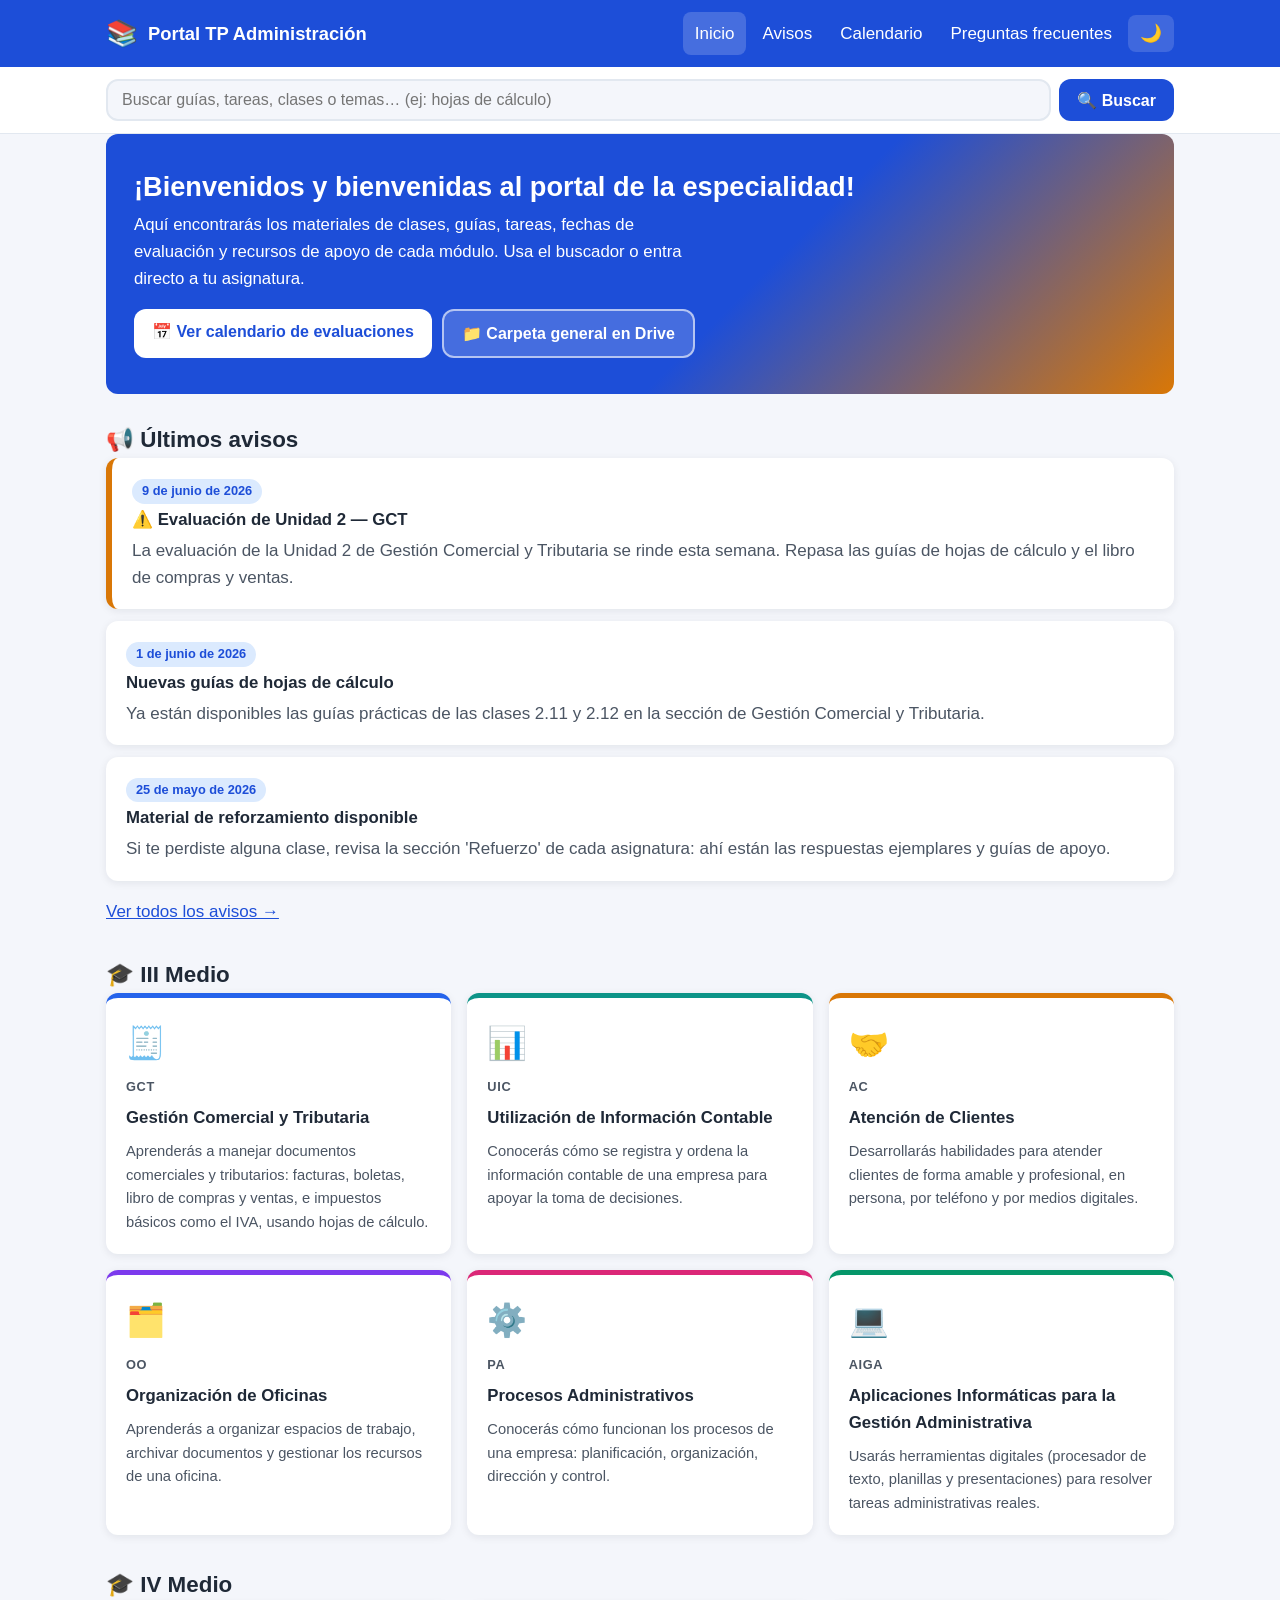
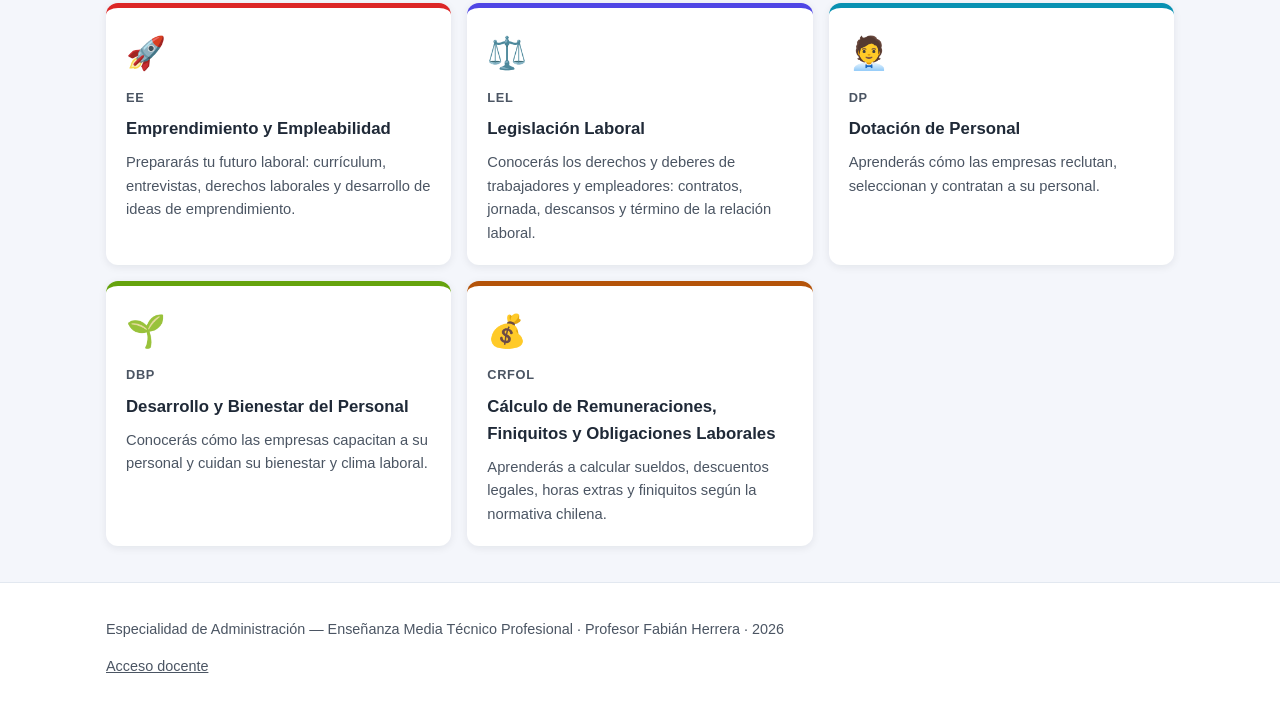
==== index.html @ 92c1bcad "MVP del Portal TP Administración: sitio editable para estudiantes - Inicio con bienvenida, avisos y " ====
<!DOCTYPE html>
<!-- ============================================================
     PORTAL TP ADMINISTRACIÓN — Página principal (estudiantes)
     ============================================================
     CÓMO EDITAR ESTE SITIO (resumen rápido):
     - Textos, asignaturas, archivos, enlaces y avisos  →  js/datos.js
     - Colores y tipografía                             →  css/estilos.css (variables al inicio)
     - Estructura de las pantallas                      →  js/app.js
     - Panel de administración                          →  admin.html
     Casi nunca necesitarás tocar este archivo.
     ============================================================ -->
<html lang="es">
<head>
  <meta charset="UTF-8">
  <meta name="viewport" content="width=device-width, initial-scale=1.0">
  <meta name="description" content="Portal de asignaturas de la especialidad de Administración. Materiales, guías, tareas y fechas de evaluación.">
  <title>Portal TP Administración</title>
  <link rel="stylesheet" href="css/estilos.css">
  <!-- Ícono de la pestaña del navegador (emoji como favicon, sin archivos extra) -->
  <link rel="icon" href="data:image/svg+xml,<svg xmlns=%22http://www.w3.org/2000/svg%22 viewBox=%220 0 100 100%22><text y=%22.9em%22 font-size=%2290%22>📚</text></svg>">
</head>
<body>

  <!-- Enlace de accesibilidad: permite saltar la navegación con teclado -->
  <a class="saltar-contenido" href="#contenido">Saltar al contenido principal</a>

  <!-- ===== ENCABEZADO con navegación principal ===== -->
  <header class="encabezado">
    <div class="contenedor encabezado__interior">
      <a href="#/inicio" class="marca" aria-label="Ir al inicio">
        <span class="marca__icono" aria-hidden="true">📚</span>
        <span class="marca__texto" id="marca-nombre">Portal TP Administración</span>
      </a>

      <!-- Botón menú para celulares -->
      <button class="boton-menu" id="boton-menu" aria-label="Abrir menú de navegación" aria-expanded="false">☰</button>

      <nav class="navegacion" id="navegacion" aria-label="Navegación principal">
        <a href="#/inicio">Inicio</a>
        <a href="#/avisos">Avisos</a>
        <a href="#/calendario">Calendario</a>
        <a href="#/preguntas">Preguntas frecuentes</a>
        <!-- Botón para activar/desactivar el modo oscuro -->
        <button id="boton-tema" class="boton-tema" aria-label="Cambiar entre modo claro y oscuro">🌙</button>
      </nav>
    </div>
  </header>

  <!-- ===== BUSCADOR GLOBAL ===== -->
  <div class="barra-busqueda">
    <div class="contenedor">
      <form id="formulario-busqueda" role="search" aria-label="Buscar en el portal">
        <input type="search" id="campo-busqueda" placeholder="Buscar guías, tareas, clases o temas… (ej: hojas de cálculo)"
               aria-label="Buscar materiales, tareas o temas">
        <button type="submit" aria-label="Buscar">🔍 Buscar</button>
      </form>
    </div>
  </div>

  <!-- ===== CONTENIDO PRINCIPAL =====
       JavaScript (js/app.js) dibuja aquí cada pantalla según la dirección:
       #/inicio · #/asignatura/gct · #/avisos · #/calendario · #/preguntas · #/buscar/texto -->
  <main id="contenido" class="contenedor" tabindex="-1"></main>

  <!-- ===== PIE DE PÁGINA ===== -->
  <footer class="pie">
    <div class="contenedor">
      <p id="pie-texto">Portal de la especialidad de Administración.</p>
      <p class="pie__admin"><a href="admin.html">Acceso docente</a></p>
    </div>
  </footer>

  <!-- Los datos (asignaturas, recursos, avisos…) viven en datos.js.
       app.js los lee y construye las pantallas. El orden importa. -->
  <script src="js/datos.js"></script>
  <script src="js/app.js"></script>
</body>
</html>
---- css/estilos.css ----
/* ============================================================
   ESTILOS DEL PORTAL TP ADMINISTRACIÓN
   ============================================================
   PARA CAMBIAR LOS COLORES DEL SITIO edita solo las variables
   de este primer bloque. Todo el resto del archivo las usa.

   Ejemplo: si tu colegio usa verde, cambia --color-principal
   por el código de ese verde (puedes sacarlo de htmlcolorcodes.com).
   ============================================================ */
:root {
  /* --- Colores principales (MODO CLARO) --- */
  --color-principal: #1d4ed8;      /* color institucional: barras, botones, enlaces */
  --color-principal-suave: #dbeafe;/* fondo suave derivado del principal */
  --color-acento: #d97706;         /* destacados y avisos importantes */
  --color-fondo: #f4f6fb;          /* fondo general de la página */
  --color-tarjeta: #ffffff;        /* fondo de tarjetas y paneles */
  --color-texto: #1f2937;          /* texto principal (oscuro para buen contraste) */
  --color-texto-suave: #4b5563;    /* texto secundario */
  --color-borde: #e2e8f0;          /* bordes y separadores */
  --color-exito: #15803d;          /* mensajes de éxito */
  --color-peligro: #b91c1c;        /* avisos importantes / borrar */

  /* --- Tipografía y formas --- */
  --fuente: "Segoe UI", Roboto, "Helvetica Neue", Arial, sans-serif;
  --radio: 12px;                   /* redondez de las esquinas */
  --sombra: 0 2px 8px rgba(15, 23, 42, .08);
}

/* --- MODO OSCURO ---
   Se activa con el botón 🌙 del menú. Solo cambian las variables. */
[data-tema="oscuro"] {
  --color-principal: #60a5fa;
  --color-principal-suave: #1e3a5f;
  --color-acento: #fbbf24;
  --color-fondo: #0f172a;
  --color-tarjeta: #1e293b;
  --color-texto: #e2e8f0;
  --color-texto-suave: #94a3b8;
  --color-borde: #334155;
  --color-exito: #4ade80;
  --color-peligro: #f87171;
  --sombra: 0 2px 8px rgba(0, 0, 0, .4);
}

/* ============================================================
   BASE
   ============================================================ */
* { box-sizing: border-box; }

html { scroll-behavior: smooth; }

body {
  margin: 0;
  font-family: var(--fuente);
  background: var(--color-fondo);
  color: var(--color-texto);
  font-size: 17px;            /* tamaño grande para buena legibilidad */
  line-height: 1.6;
}

.contenedor { max-width: 1100px; margin: 0 auto; padding: 0 16px; }

a { color: var(--color-principal); }

img { max-width: 100%; }

h1, h2, h3 { line-height: 1.25; }

/* Enlace "saltar al contenido" (accesibilidad con teclado) */
.saltar-contenido {
  position: absolute; left: -999px; top: 0;
  background: var(--color-principal); color: #fff;
  padding: 10px 16px; z-index: 100; border-radius: 0 0 8px 0;
}
.saltar-contenido:focus { left: 0; }

/* Foco visible para navegación con teclado */
a:focus-visible, button:focus-visible, input:focus-visible,
select:focus-visible, textarea:focus-visible {
  outline: 3px solid var(--color-acento);
  outline-offset: 2px;
}

/* ============================================================
   ENCABEZADO Y NAVEGACIÓN
   ============================================================ */
.encabezado {
  background: var(--color-principal);
  color: #fff;
  box-shadow: var(--sombra);
}

.encabezado__interior {
  display: flex; align-items: center; justify-content: space-between;
  gap: 12px; padding-top: 12px; padding-bottom: 12px; flex-wrap: wrap;
}

.marca {
  display: flex; align-items: center; gap: 10px;
  color: #fff; text-decoration: none; font-weight: 700; font-size: 1.15rem;
}
.marca__icono { font-size: 1.6rem; }

.navegacion { display: flex; align-items: center; gap: 4px; flex-wrap: wrap; }
.navegacion a {
  color: #fff; text-decoration: none; padding: 8px 12px;
  border-radius: 8px; font-weight: 500;
}
.navegacion a:hover, .navegacion a.activo { background: rgba(255, 255, 255, .18); }

.boton-tema {
  background: rgba(255, 255, 255, .15); color: #fff; border: none;
  font-size: 1.1rem; padding: 8px 12px; border-radius: 8px; cursor: pointer;
}
.boton-tema:hover { background: rgba(255, 255, 255, .3); }

/* Botón ☰ visible solo en pantallas chicas */
.boton-menu {
  display: none; background: none; border: 2px solid rgba(255,255,255,.5);
  color: #fff; font-size: 1.3rem; padding: 4px 12px; border-radius: 8px; cursor: pointer;
}

/* ============================================================
   BUSCADOR
   ============================================================ */
.barra-busqueda { background: var(--color-tarjeta); border-bottom: 1px solid var(--color-borde); padding: 12px 0; }
.barra-busqueda form { display: flex; gap: 8px; }
.barra-busqueda input {
  flex: 1; padding: 10px 14px; font-size: 1rem;
  border: 2px solid var(--color-borde); border-radius: var(--radio);
  background: var(--color-fondo); color: var(--color-texto);
}
.barra-busqueda button {
  background: var(--color-principal); color: #fff; border: none;
  padding: 10px 18px; border-radius: var(--radio); font-size: 1rem;
  cursor: pointer; font-weight: 600; white-space: nowrap;
}
.barra-busqueda button:hover { opacity: .9; }

/* ============================================================
   CONTENIDO GENERAL
   ============================================================ */
main { padding: 24px 16px 48px; min-height: 60vh; }

.seccion { margin-bottom: 36px; }
.seccion__titulo {
  font-size: 1.4rem; margin: 0 0 4px;
  display: flex; align-items: center; gap: 8px;
}
.seccion__subtitulo { color: var(--color-texto-suave); margin: 0 0 16px; }

/* --- Portada / bienvenida --- */
.portada {
  background: linear-gradient(135deg, var(--color-principal), var(--color-principal) 60%, var(--color-acento));
  color: #fff; border-radius: var(--radio);
  padding: 36px 28px; margin-bottom: 32px;
}
.portada h1 { margin: 0 0 8px; font-size: 1.7rem; }
.portada p { margin: 0 0 16px; max-width: 60ch; font-size: 1.05rem; }
.portada .acciones { display: flex; gap: 10px; flex-wrap: wrap; }

.boton {
  display: inline-block; background: #fff; color: var(--color-principal);
  text-decoration: none; font-weight: 700; padding: 10px 18px;
  border-radius: var(--radio); border: none; cursor: pointer; font-size: 1rem;
}
.boton--secundario { background: rgba(255,255,255,.18); color: #fff; border: 2px solid rgba(255,255,255,.6); }
.boton:hover { opacity: .92; }

/* --- Rejilla de tarjetas de asignaturas --- */
.rejilla {
  display: grid; gap: 16px;
  grid-template-columns: repeat(auto-fill, minmax(260px, 1fr));
}

.tarjeta-asignatura {
  background: var(--color-tarjeta); border-radius: var(--radio);
  box-shadow: var(--sombra); padding: 20px; text-decoration: none;
  color: var(--color-texto); display: flex; flex-direction: column; gap: 8px;
  border-top: 5px solid var(--color-principal); /* el color real se asigna por JS */
  transition: transform .15s ease;
}
.tarjeta-asignatura:hover { transform: translateY(-3px); }
.tarjeta-asignatura__icono { font-size: 2rem; }
.tarjeta-asignatura__nombre { font-weight: 700; font-size: 1.05rem; }
.tarjeta-asignatura__sigla {
  font-size: .8rem; font-weight: 700; color: var(--color-texto-suave);
  letter-spacing: .05em;
}
.tarjeta-asignatura__descripcion { font-size: .92rem; color: var(--color-texto-suave); margin: 0; }

/* --- Tarjetas genéricas (avisos, recursos, tareas…) --- */
.tarjeta {
  background: var(--color-tarjeta); border-radius: var(--radio);
  box-shadow: var(--sombra); padding: 18px 20px; margin-bottom: 12px;
}
.tarjeta--importante { border-left: 6px solid var(--color-acento); }
.tarjeta h3 { margin: 0 0 6px; font-size: 1.05rem; }
.tarjeta p { margin: 0; color: var(--color-texto-suave); }

.etiqueta-fecha {
  display: inline-block; font-size: .8rem; font-weight: 700;
  color: var(--color-principal); background: var(--color-principal-suave);
  padding: 2px 10px; border-radius: 999px; margin-bottom: 6px;
}

/* --- Página de asignatura --- */
.cabecera-asignatura {
  background: var(--color-tarjeta); border-radius: var(--radio);
  box-shadow: var(--sombra); padding: 24px; margin-bottom: 24px;
  border-top: 6px solid var(--color-principal);
}
.cabecera-asignatura h1 { margin: 0 0 6px; font-size: 1.5rem; }
.cabecera-asignatura .nivel {
  font-size: .85rem; font-weight: 700; color: var(--color-texto-suave);
  text-transform: uppercase; letter-spacing: .05em;
}
.cabecera-asignatura p { color: var(--color-texto-suave); max-width: 75ch; }

.lista-unidades { display: grid; gap: 12px; grid-template-columns: repeat(auto-fill, minmax(280px, 1fr)); }
.unidad {
  background: var(--color-tarjeta); border-radius: var(--radio);
  box-shadow: var(--sombra); padding: 16px 18px;
}
.unidad__numero { font-size: .8rem; font-weight: 700; color: var(--color-principal); text-transform: uppercase; }
.unidad h3 { margin: 4px 0 6px; font-size: 1rem; }
.unidad p { margin: 0; font-size: .92rem; color: var(--color-texto-suave); }

/* --- Filtros de recursos --- */
.filtros { display: flex; gap: 8px; flex-wrap: wrap; margin-bottom: 16px; }
.filtros button {
  background: var(--color-tarjeta); border: 2px solid var(--color-borde);
  color: var(--color-texto); padding: 6px 14px; border-radius: 999px;
  cursor: pointer; font-size: .9rem; font-weight: 600;
}
.filtros button.activo {
  background: var(--color-principal); border-color: var(--color-principal); color: #fff;
}

/* --- Lista de recursos --- */
.recurso {
  display: flex; gap: 14px; align-items: flex-start;
  background: var(--color-tarjeta); border-radius: var(--radio);
  box-shadow: var(--sombra); padding: 14px 18px; margin-bottom: 10px;
}
.recurso__icono { font-size: 1.5rem; }
.recurso__cuerpo { flex: 1; }
.recurso__titulo { font-weight: 700; text-decoration: none; color: var(--color-texto); }
.recurso__titulo:hover { color: var(--color-principal); }
.recurso__meta { font-size: .82rem; color: var(--color-texto-suave); margin-top: 2px; }
.recurso__descripcion { font-size: .92rem; color: var(--color-texto-suave); margin: 4px 0 0; }
.recurso__tipo {
  font-size: .75rem; font-weight: 700; padding: 2px 10px; border-radius: 999px;
  background: var(--color-principal-suave); color: var(--color-principal); white-space: nowrap;
}

/* --- Tareas --- */
.tarea { border-left: 6px solid var(--color-exito); }
.tarea .vencimiento { font-weight: 700; color: var(--color-peligro); font-size: .9rem; }

/* --- Calendario / línea de tiempo --- */
.linea-tiempo { list-style: none; padding: 0; margin: 0; }
.linea-tiempo li {
  display: flex; gap: 16px; align-items: flex-start;
  background: var(--color-tarjeta); border-radius: var(--radio);
  box-shadow: var(--sombra); padding: 14px 18px; margin-bottom: 10px;
}
.linea-tiempo .fecha-bloque {
  text-align: center; min-width: 64px; background: var(--color-principal-suave);
  border-radius: 10px; padding: 6px 8px; color: var(--color-principal); font-weight: 700;
}
.linea-tiempo .fecha-bloque .dia { font-size: 1.3rem; display: block; }
.linea-tiempo .fecha-bloque .mes { font-size: .75rem; text-transform: uppercase; }

/* --- Preguntas frecuentes (acordeón nativo <details>) --- */
details.faq {
  background: var(--color-tarjeta); border-radius: var(--radio);
  box-shadow: var(--sombra); padding: 14px 18px; margin-bottom: 10px;
}
details.faq summary { font-weight: 700; cursor: pointer; }
details.faq p { color: var(--color-texto-suave); margin: 10px 0 0; }

/* --- Resultados de búsqueda --- */
.sin-resultados {
  text-align: center; padding: 40px 16px; color: var(--color-texto-suave);
}
.sin-resultados .grande { font-size: 3rem; }

/* --- Migas de pan (volver) --- */
.volver { display: inline-block; margin-bottom: 16px; text-decoration: none; font-weight: 600; }

/* ============================================================
   PIE DE PÁGINA
   ============================================================ */
.pie {
  background: var(--color-tarjeta); border-top: 1px solid var(--color-borde);
  padding: 20px 0; color: var(--color-texto-suave); font-size: .9rem;
}
.pie__admin a { color: var(--color-texto-suave); }

/* ============================================================
   PANEL DE ADMINISTRACIÓN (admin.html)
   ============================================================ */
.admin-encabezado { background: #111827; }

.panel {
  background: var(--color-tarjeta); border-radius: var(--radio);
  box-shadow: var(--sombra); padding: 20px; margin-bottom: 20px;
}
.panel h2 { margin-top: 0; font-size: 1.2rem; }

.formulario { display: grid; gap: 12px; }
.formulario label { font-weight: 600; font-size: .92rem; display: block; margin-bottom: 4px; }
.formulario input, .formulario textarea, .formulario select {
  width: 100%; padding: 9px 12px; font-size: .95rem; font-family: inherit;
  border: 2px solid var(--color-borde); border-radius: 8px;
  background: var(--color-fondo); color: var(--color-texto);
}
.formulario textarea { min-height: 70px; resize: vertical; }

.fila-doble { display: grid; grid-template-columns: 1fr 1fr; gap: 12px; }

.acciones-admin { display: flex; gap: 10px; flex-wrap: wrap; margin-top: 8px; }

.boton-admin {
  background: var(--color-principal); color: #fff; border: none;
  padding: 9px 16px; border-radius: 8px; cursor: pointer;
  font-size: .95rem; font-weight: 600;
}
.boton-admin--gris { background: var(--color-texto-suave); }
.boton-admin--rojo { background: var(--color-peligro); }
.boton-admin--verde { background: var(--color-exito); }
.boton-admin:hover { opacity: .9; }

.item-admin {
  display: flex; justify-content: space-between; align-items: center; gap: 10px;
  border: 1px solid var(--color-borde); border-radius: 8px;
  padding: 10px 14px; margin-bottom: 8px; flex-wrap: wrap;
}
.item-admin__titulo { font-weight: 600; }
.item-admin__meta { font-size: .82rem; color: var(--color-texto-suave); }
.item-admin .botones { display: flex; gap: 6px; }

.mensaje-exito {
  background: #dcfce7; color: #166534; border-radius: 8px;
  padding: 10px 14px; font-weight: 600; margin-bottom: 12px;
}
[data-tema="oscuro"] .mensaje-exito { background: #14532d; color: #bbf7d0; }

.nota-info {
  background: var(--color-principal-suave); color: var(--color-texto);
  border-radius: 8px; padding: 12px 16px; font-size: .92rem; margin-bottom: 16px;
}

/* ============================================================
   DISEÑO RESPONSIVE (celulares y tablets)
   ============================================================ */
@media (max-width: 720px) {
  body { font-size: 16px; }

  /* El menú se convierte en lista vertical desplegable */
  .boton-menu { display: block; }
  .navegacion {
    display: none; width: 100%; flex-direction: column; align-items: stretch;
    padding-bottom: 8px;
  }
  .navegacion.abierta { display: flex; }
  .navegacion a { padding: 12px; }

  .portada { padding: 24px 18px; }
  .portada h1 { font-size: 1.35rem; }

  .fila-doble { grid-template-columns: 1fr; }
  .barra-busqueda form { flex-direction: column; }
}

/* Respeta la preferencia del usuario de reducir animaciones */
@media (prefers-reduced-motion: reduce) {
  * { transition: none !important; animation: none !important; }
  html { scroll-behavior: auto; }
}
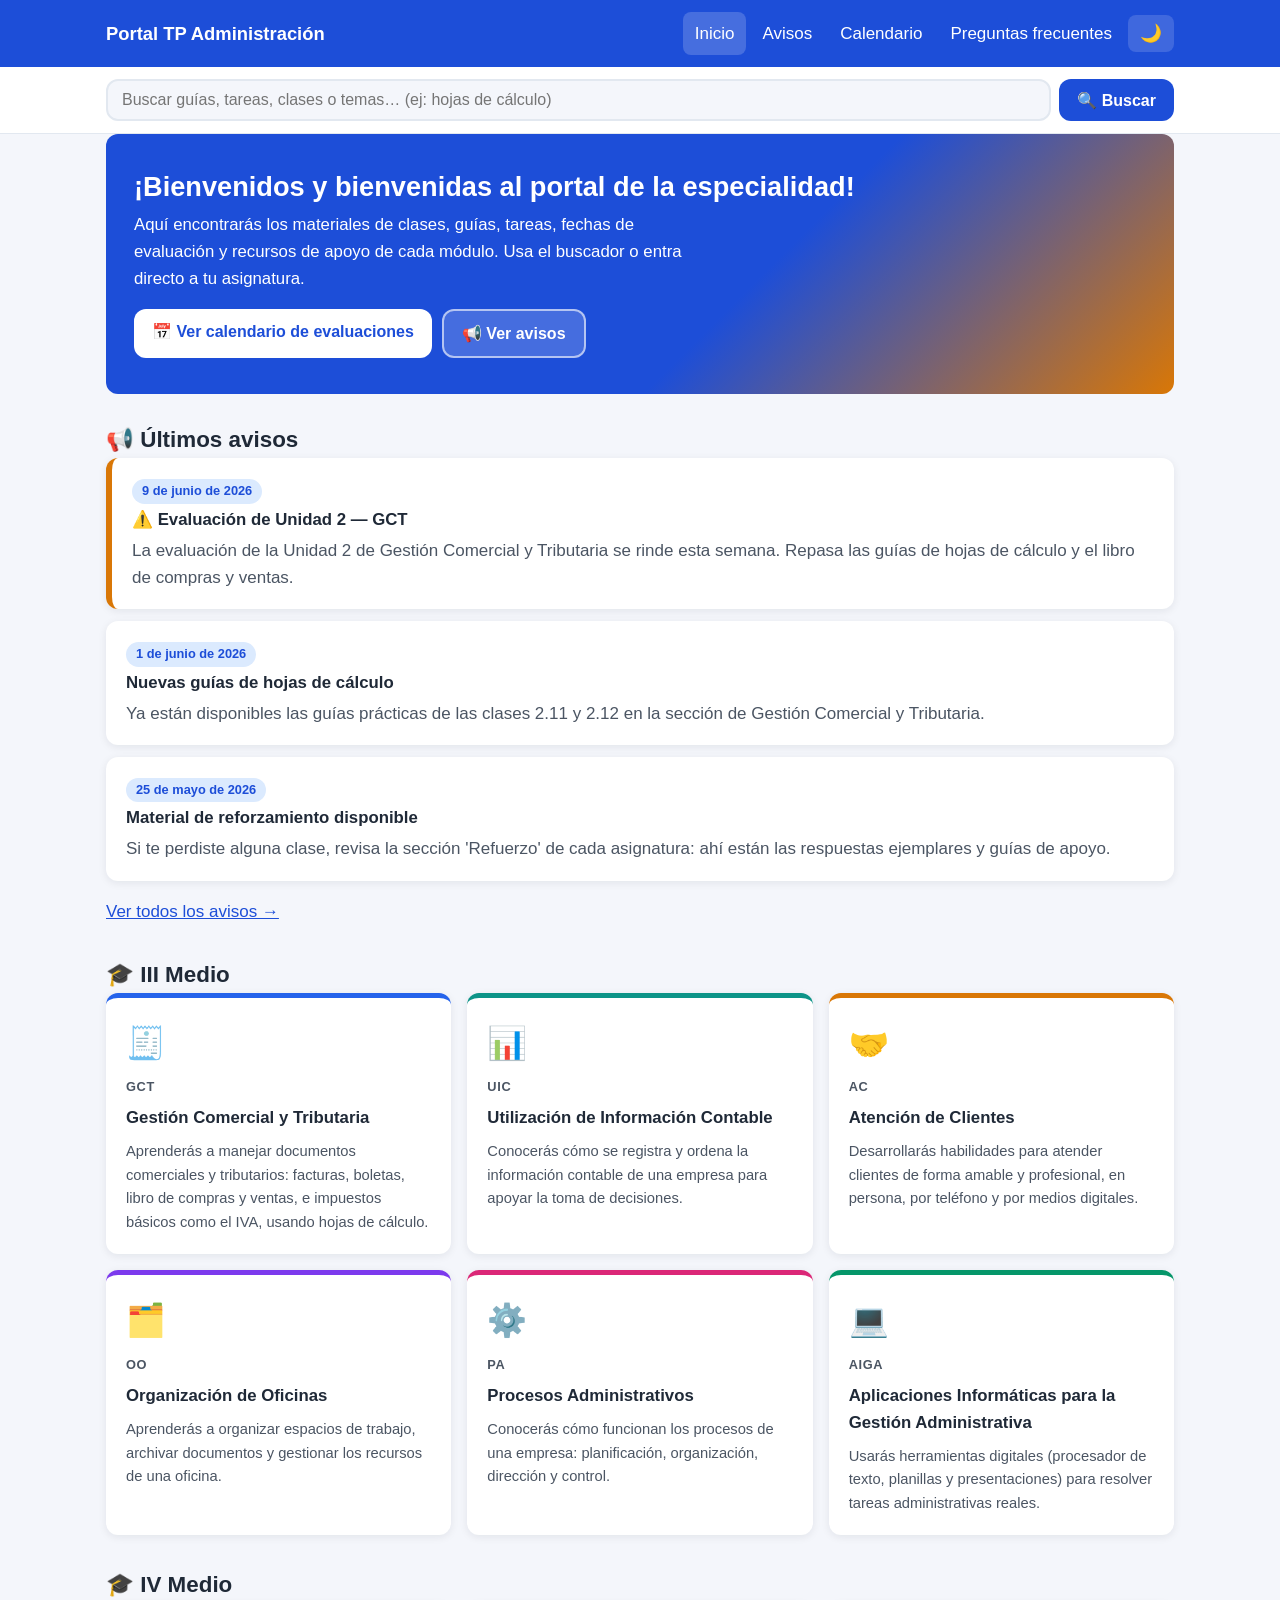
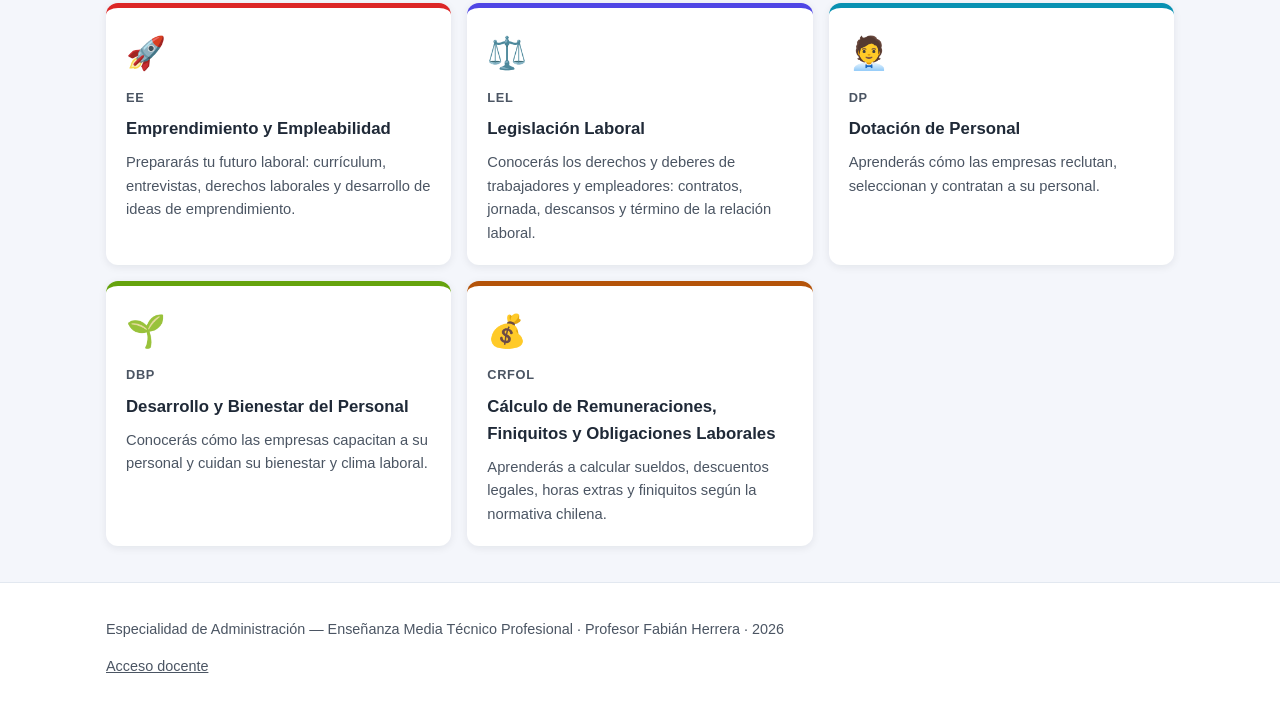
==== commit 95b1f88f: "Recursos solo publicados por el docente, logos institucionales y correcciones - Los estudiantes ya n" ====
--- a/index.html
+++ b/index.html
@@ -28,7 +28,14 @@
   <header class="encabezado">
     <div class="contenedor encabezado__interior">
       <a href="#/inicio" class="marca" aria-label="Ir al inicio">
-        <span class="marca__icono" aria-hidden="true">📚</span>
+        <!-- LOGOS DEL COLEGIO Y DEL TP:
+             Sube tus imágenes a la carpeta img/ con estos nombres exactos:
+               img/logo-colegio.png   (escudo Colegio Cardenal Caro)
+               img/logo-tp.png        (logo Técnicos Profesionales de Excelencia)
+             Si los archivos no existen, los logos simplemente no se muestran
+             (gracias al onerror) y el sitio sigue funcionando normal. -->
+        <img class="marca__logo" src="img/logo-colegio.png" alt="Colegio Cardenal Caro" onerror="this.style.display='none'">
+        <img class="marca__logo" src="img/logo-tp.png" alt="Técnicos Profesionales de Excelencia — Fundación Belén Educa" onerror="this.style.display='none'">
         <span class="marca__texto" id="marca-nombre">Portal TP Administración</span>
       </a>
 
--- a/css/estilos.css
+++ b/css/estilos.css
@@ -101,6 +101,16 @@
 }
 .marca__icono { font-size: 1.6rem; }
 
+/* Logos del colegio y del TP en el encabezado.
+   Fondo blanco circular para que se vean bien sobre la barra de color. */
+.marca__logo {
+  height: 44px; width: 44px; object-fit: contain;
+  background: #fff; border-radius: 50%; padding: 3px;
+}
+@media (max-width: 720px) {
+  .marca__logo { height: 36px; width: 36px; }
+}
+
 .navegacion { display: flex; align-items: center; gap: 4px; flex-wrap: wrap; }
 .navegacion a {
   color: #fff; text-decoration: none; padding: 8px 12px;
@@ -303,6 +313,10 @@
    ============================================================ */
 .admin-encabezado { background: #111827; }
 
+/* El panel no tiene botón ☰, así que su menú se muestra siempre,
+   también en celulares (anula la regla responsive de .navegacion). */
+.admin-encabezado .navegacion { display: flex !important; flex-direction: row; width: auto; }
+
 .panel {
   background: var(--color-tarjeta); border-radius: var(--radio);
   box-shadow: var(--sombra); padding: 20px; margin-bottom: 20px;
